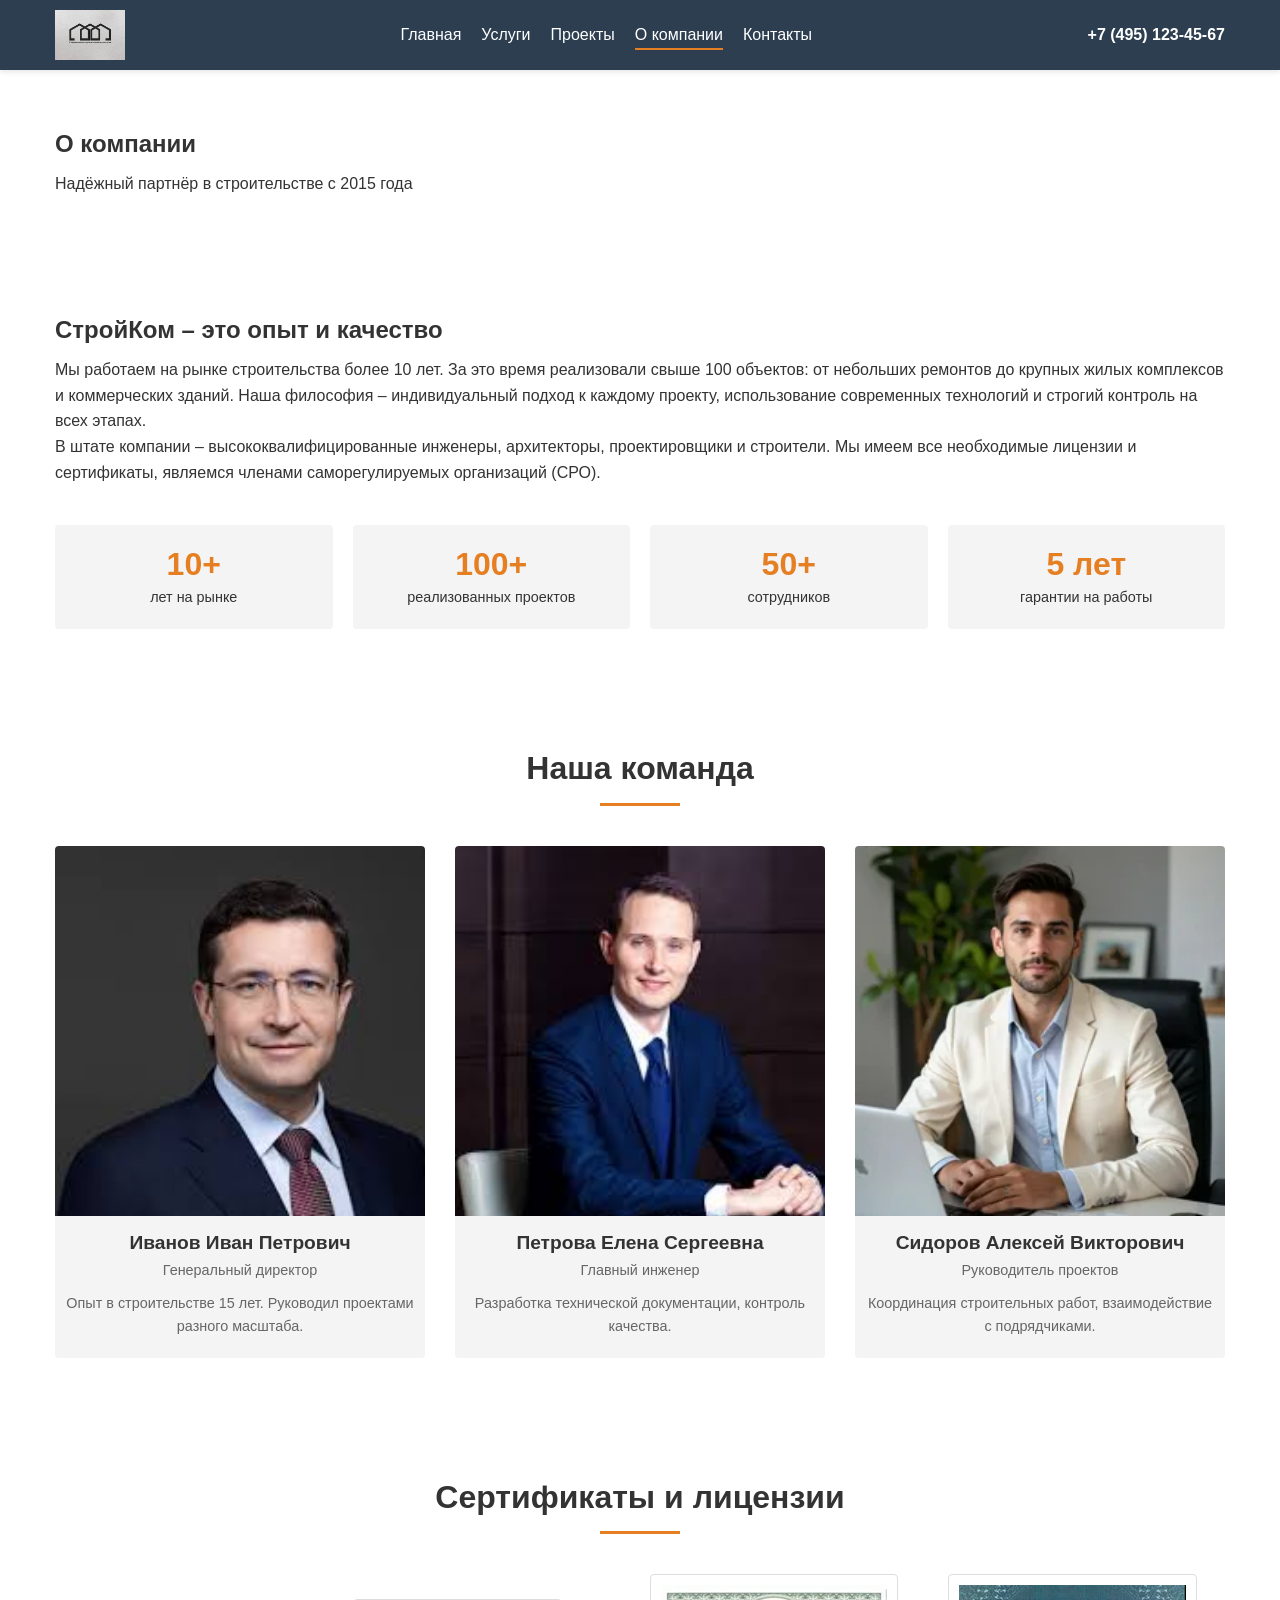
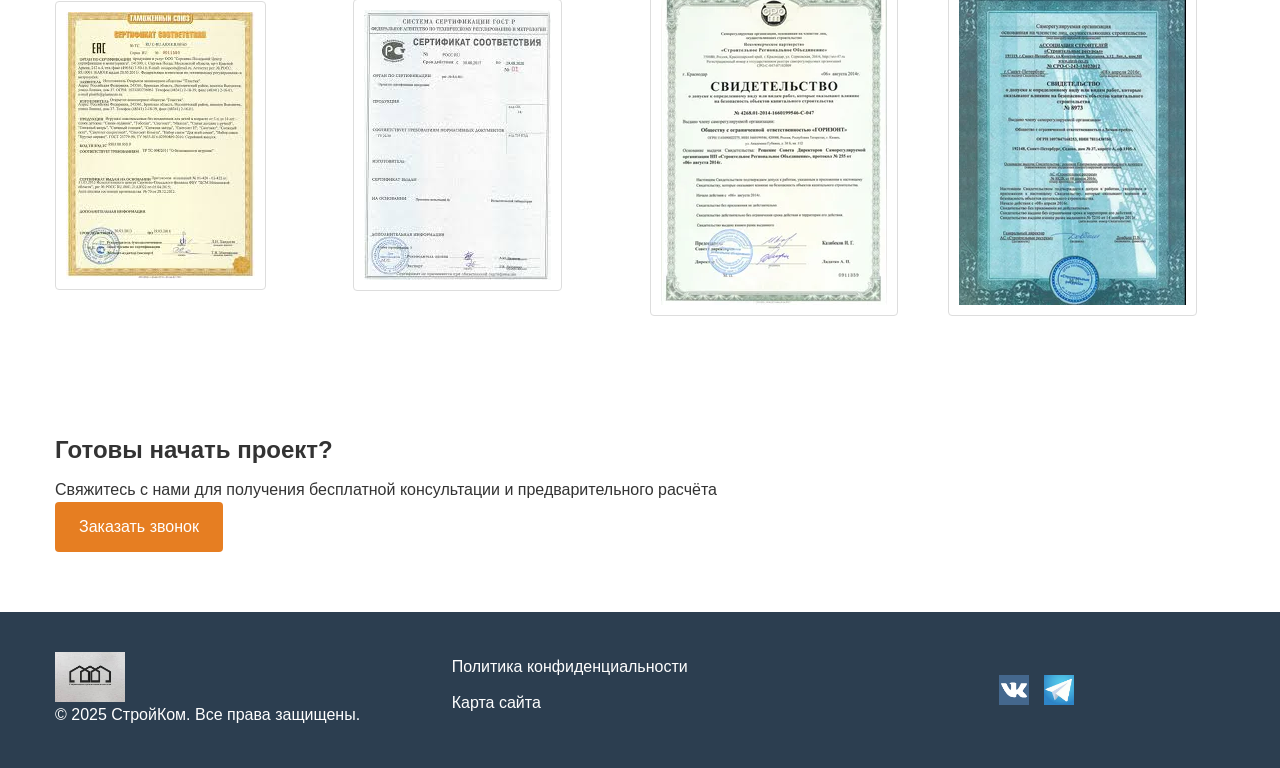
==== about.html @ 4ef89171 "Add files via upload" ====
<!DOCTYPE html>
<html lang="ru">
<head>
    <meta charset="UTF-8">
    <meta name="viewport" content="width=device-width, initial-scale=1.0">
    <title>О компании СтройКом - строительная компания</title>
    <meta name="description" content="Строительная компания СтройКом: опыт работы с 2015 года, команда профессионалов, сертификаты и лицензии. Работаем по всей России.">
    <link rel="stylesheet" href="css/style.css">
    <!-- Open Graph -->
    <meta property="og:type" content="website">
    <meta property="og:url" content="https://stroykom.ru/about.html">
    <meta property="og:title" content="О компании СтройКом">
    <meta property="og:description" content="Узнайте больше о нашей компании: история, команда, достижения.">
    <meta property="og:image" content="https://stroykom.ru/images/og-image.jpg">
    <link rel="icon" type="image/x-icon" href="favicon.ico">
</head>
<body>
    <header class="header">
        <div class="container header__container">
            <a href="index.html" class="logo">
                <img src="images/logo.png" alt="СтройКом" width="150" height="40">
            </a>
            <input type="checkbox" id="burger-toggle" class="burger-toggle">
            <label for="burger-toggle" class="burger-icon">
                <span></span>
                <span></span>
                <span></span>
            </label>
            <nav class="nav">
                <ul class="nav__list">
                    <li class="nav__item"><a href="index.html" class="nav__link">Главная</a></li>
                    <li class="nav__item"><a href="services.html" class="nav__link">Услуги</a></li>
                    <li class="nav__item"><a href="projects.html" class="nav__link">Проекты</a></li>
                    <li class="nav__item"><a href="about.html" class="nav__link nav__link--active">О компании</a></li>
                    <li class="nav__item"><a href="contact.html" class="nav__link">Контакты</a></li>
                </ul>
            </nav>
            <a href="tel:+74951234567" class="header__phone">+7 (495) 123-45-67</a>
        </div>
    </header>

    <main>
        <!-- Заголовок страницы -->
        <section class="page-header section">
            <div class="container">
                <h1>О компании</h1>
                <p>Надёжный партнёр в строительстве с 2015 года</p>
            </div>
        </section>

        <!-- Блок "О нас" с текстом -->
        <section class="about section">
            <div class="container">
                <div class="about__content">
                    <h2>СтройКом – это опыт и качество</h2>
                    <p>Мы работаем на рынке строительства более 10 лет. За это время реализовали свыше 100 объектов: от небольших ремонтов до крупных жилых комплексов и коммерческих зданий. Наша философия – индивидуальный подход к каждому проекту, использование современных технологий и строгий контроль на всех этапах.</p>
                    <p>В штате компании – высококвалифицированные инженеры, архитекторы, проектировщики и строители. Мы имеем все необходимые лицензии и сертификаты, являемся членами саморегулируемых организаций (СРО).</p>
                </div>
                <div class="about__stats">
                    <div class="stat-item">
                        <strong>10+</strong>
                        <span>лет на рынке</span>
                    </div>
                    <div class="stat-item">
                        <strong>100+</strong>
                        <span>реализованных проектов</span>
                    </div>
                    <div class="stat-item">
                        <strong>50+</strong>
                        <span>сотрудников</span>
                    </div>
                    <div class="stat-item">
                        <strong>5 лет</strong>
                        <span>гарантии на работы</span>
                    </div>
                </div>
            </div>
        </section>

        <!-- Команда -->
        <section class="team section">
            <div class="container">
                <h2 class="section-title">Наша команда</h2>
                <div class="team__grid">
                    <article class="team-card">
                        <img src="images/team1.png" alt="Иванов Иван Петрович" loading="lazy">
                        <h3>Иванов Иван Петрович</h3>
                        <p>Генеральный директор</p>
                        <p class="team-card__desc">Опыт в строительстве 15 лет. Руководил проектами разного масштаба.</p>
                    </article>
                    <article class="team-card">
                        <img src="images/team2.png" alt="Петрова Елена Сергеевна" loading="lazy">
                        <h3>Петрова Елена Сергеевна</h3>
                        <p>Главный инженер</p>
                        <p class="team-card__desc">Разработка технической документации, контроль качества.</p>
                    </article>
                    <article class="team-card">
                        <img src="images/team3.png" alt="Сидоров Алексей Викторович" loading="lazy">
                        <h3>Сидоров Алексей Викторович</h3>
                        <p>Руководитель проектов</p>
                        <p class="team-card__desc">Координация строительных работ, взаимодействие с подрядчиками.</p>
                    </article>
                </div>
            </div>
        </section>

        <!-- Сертификаты и лицензии -->
        <section class="certificates section">
            <div class="container">
                <h2 class="section-title">Сертификаты и лицензии</h2>
                <div class="certificates__grid">
                    <img src="images/cert1.png" alt="Сертификат ISO 9001" loading="lazy">
                    <img src="images/cert2.png" alt="Лицензия Министерства строительства" loading="lazy">
                    <img src="images/cert3.png" alt="Свидетельство СРО" loading="lazy">
                    <img src="images/cert4.png" alt="Диплом участника конкурса" loading="lazy">
                </div>
            </div>
        </section>

        <!-- Призыв к действию -->
        <section class="cta section">
            <div class="container">
                <h2>Готовы начать проект?</h2>
                <p>Свяжитесь с нами для получения бесплатной консультации и предварительного расчёта</p>
                <a href="contact.html#estimate-form" class="btn btn--primary">Заказать звонок</a>
            </div>
        </section>
    </main>

    <footer class="footer">
        <div class="container footer__container">
            <div class="footer__info">
                <a href="index.html" class="logo">
                    <img src="images/logo.png" alt="СтройКом" width="120">
                </a>
                <p>&copy; 2025 СтройКом. Все права защищены.</p>
            </div>
            <nav class="footer__nav">
                <ul>
                    <li><a href="privacy.html">Политика конфиденциальности</a></li>
                    <li><a href="sitemap.xml">Карта сайта</a></li>
                </ul>
            </nav>
            <div class="footer__social">
                <a href="#" aria-label="ВКонтакте"><img src="images/vk.png" alt="VK"></a>
                <a href="#" aria-label="Telegram"><img src="images/tg.png" alt="Telegram"></a>
            </div>
        </div>
    </footer>
</body>
</html>
---- css/style.css ----
/* ========== БАЗОВЫЕ СТИЛИ ========== */
:root {
    --color-primary: #2c3e50;
    --color-accent: #e67e22;
    --color-accent-dark: #d35400;
    --color-text: #333;
    --color-bg: #fff;
    --color-light: #f4f4f4;
    --font-main: 'Roboto', sans-serif;
    --container-width: 1200px;
    --border-radius: 4px;
    --transition: 0.3s ease;
}

* {
    margin: 0;
    padding: 0;
    box-sizing: border-box;
}

body {
    font-family: var(--font-main);
    line-height: 1.6;
    color: var(--color-text);
    background: var(--color-bg);
}

.container {
    width: 100%;
    padding: 0 15px;
    margin: 0 auto;
}

/* Адаптивность контейнера */
@media (min-width: 768px) {
    .container {
        max-width: 750px;
    }
}
@media (min-width: 1200px) {
    .container {
        max-width: var(--container-width);
    }
}

/* Типографика */
h1, h2, h3 {
    margin-bottom: 0.5em;
    line-height: 1.2;
}

a {
    text-decoration: none;
    color: var(--color-primary);
}

img {
    max-width: 100%;
    height: auto;
    display: block;
}

/* ========== КНОПКИ ========== */
.btn {
    display: inline-block;
    padding: 12px 24px;
    border-radius: var(--border-radius);
    font-weight: 500;
    text-align: center;
    transition: background var(--transition), color var(--transition);
    border: none;
    cursor: pointer;
}

.btn--primary {
    background: var(--color-accent);
    color: #fff;
}

.btn--primary:hover {
    background: var(--color-accent-dark);
}

.btn--secondary {
    background: transparent;
    color: var(--color-primary);
    border: 2px solid var(--color-primary);
}

.btn--secondary:hover {
    background: var(--color-primary);
    color: #fff;
}

/* ========== ШАПКА ========== */
.header {
    background: var(--color-primary);
    color: #fff;
    position: sticky;
    top: 0;
    z-index: 1000;
    box-shadow: 0 2px 5px rgba(0,0,0,0.1);
}

.header__container {
    display: flex;
    align-items: center;
    justify-content: space-between;
    flex-wrap: wrap;
    min-height: 70px;
}

.logo img {
    max-height: 50px;
    width: auto;
}

/* Бургер-меню */
.burger-toggle {
    display: none;
}

.burger-icon {
    display: none;
    flex-direction: column;
    justify-content: space-between;
    width: 30px;
    height: 21px;
    cursor: pointer;
}

.burger-icon span {
    display: block;
    height: 3px;
    background: #fff;
    border-radius: 3px;
    transition: var(--transition);
}

@media (max-width: 767px) {
    .burger-icon {
        display: flex;
    }

    .nav {
        display: none;
        width: 100%;
        order: 3;
        margin-top: 10px;
    }

    #burger-toggle:checked ~ .nav {
        display: block;
    }

    .nav__list {
        flex-direction: column;
        align-items: center;
    }
}

.nav__list {
    display: flex;
    list-style: none;
    gap: 20px;
    flex-wrap: wrap;
}

.nav__link {
    color: #fff;
    padding: 5px 0;
    border-bottom: 2px solid transparent;
    transition: border-color var(--transition);
}

.nav__link:hover,
.nav__link--active {
    border-bottom-color: var(--color-accent);
}

.header__phone {
    color: #fff;
    font-weight: bold;
    white-space: nowrap;
}

/* ========== HERO ========== */
.hero {
    background: linear-gradient(rgba(0,0,0,0.6), rgba(0,0,0,0.6)), url('../images/hero-bg.webp') center/cover;
    color: #fff;
    padding: 80px 0;
    text-align: center;
}

.hero__title {
    font-size: 2rem;
    margin-bottom: 20px;
}

.hero__subtitle {
    font-size: 1.2rem;
    margin-bottom: 30px;
}

@media (min-width: 768px) {
    .hero__title {
        font-size: 3rem;
    }
}

/* ========== СЕКЦИИ ========== */
.section {
    padding: 60px 0;
}

.section-title {
    text-align: center;
    margin-bottom: 40px;
    font-size: 2rem;
    position: relative;
}

.section-title::after {
    content: '';
    display: block;
    width: 80px;
    height: 3px;
    background: var(--color-accent);
    margin: 15px auto 0;
}

/* ========== УСЛУГИ (КАРТОЧКИ) ========== */
.services__grid {
    display: grid;
    grid-template-columns: 1fr;
    gap: 20px;
}

@media (min-width: 576px) {
    .services__grid {
        grid-template-columns: repeat(2, 1fr);
    }
}

@media (min-width: 992px) {
    .services__grid {
        grid-template-columns: repeat(4, 1fr);
    }
}

.service-card {
    background: var(--color-light);
    padding: 30px 20px;
    border-radius: var(--border-radius);
    text-align: center;
    transition: transform var(--transition);
}

.service-card:hover {
    transform: translateY(-5px);
    box-shadow: 0 5px 15px rgba(0,0,0,0.1);
}

.service-card__icon {
    margin-bottom: 15px;
}

.service-card__title {
    font-size: 1.25rem;
    margin-bottom: 10px;
}

.service-card__desc {
    font-size: 0.9rem;
    margin-bottom: 15px;
}

.service-card__link {
    color: var(--color-accent);
    font-weight: 500;
}

/* ========== ПРОЕКТЫ (КАРТОЧКИ) ========== */
.projects__grid {
    display: grid;
    grid-template-columns: 1fr;
    gap: 20px;
}

@media (min-width: 768px) {
    .projects__grid {
        grid-template-columns: repeat(2, 1fr);
    }
}

@media (min-width: 1200px) {
    .projects__grid {
        grid-template-columns: repeat(3, 1fr);
    }
}

.project-card {
    background: #fff;
    border-radius: var(--border-radius);
    overflow: hidden;
    box-shadow: 0 2px 10px rgba(0,0,0,0.1);
    transition: box-shadow var(--transition);
}

.project-card:hover {
    box-shadow: 0 5px 20px rgba(0,0,0,0.15);
}

.project-card__link {
    display: block;
    color: inherit;
}

.project-card img {
    width: 100%;
    aspect-ratio: 4/3;
    object-fit: cover;
}

.project-card__title {
    padding: 15px 15px 5px;
    font-size: 1.2rem;
}

.project-card__type {
    padding: 0 15px 15px;
    color: #666;
}

/* ========== ПРЕИМУЩЕСТВА ========== */
.advantages__list {
    list-style: none;
    display: grid;
    grid-template-columns: 1fr;
    gap: 20px;
    text-align: center;
}

@media (min-width: 768px) {
    .advantages__list {
        grid-template-columns: repeat(2, 1fr);
    }
}

.advantages__item {
    background: var(--color-light);
    padding: 20px;
    border-radius: var(--border-radius);
}

.advantages__item strong {
    color: var(--color-accent);
    font-size: 1.5rem;
    display: block;
}

/* ========== ОТЗЫВЫ (ГОРИЗОНТАЛЬНАЯ ПРОКРУТКА) ========== */
.testimonials__carousel {
    overflow-x: auto;
    scroll-snap-type: x mandatory;
    -webkit-overflow-scrolling: touch;
    scrollbar-width: thin;
}

.testimonials__track {
    display: flex;
    gap: 20px;
    padding: 10px 0;
}

.testimonial-card {
    flex: 0 0 300px;
    scroll-snap-align: start;
    background: var(--color-light);
    padding: 20px;
    border-radius: var(--border-radius);
    display: flex;
    flex-direction: column;
    align-items: center;
    text-align: center;
}

.testimonial-card__image {
    border-radius: 50%;
    margin-bottom: 15px;
}

.testimonials__nav {
    display: flex;
    justify-content: center;
    gap: 10px;
    margin-top: 20px;
}

.testimonials__dot {
    width: 12px;
    height: 12px;
    background: #ccc;
    border-radius: 50%;
    display: inline-block;
}

.testimonials__dot:hover {
    background: var(--color-accent);
}

/* ========== ФОРМЫ ========== */
.form {
    background: var(--color-light);
    padding: 30px;
    border-radius: var(--border-radius);
}

.form__group {
    margin-bottom: 20px;
}

.form__group label {
    display: block;
    margin-bottom: 5px;
    font-weight: 500;
}

.form__group input,
.form__group textarea {
    width: 100%;
    padding: 10px;
    border: 1px solid #ddd;
    border-radius: var(--border-radius);
    font-family: inherit;
}

.form__group input:focus,
.form__group textarea:focus {
    outline: none;
    border-color: var(--color-accent);
}

.form__group--checkbox {
    display: flex;
    align-items: center;
    gap: 10px;
}

.form__group--checkbox input {
    width: auto;
}

.form__group--checkbox label {
    margin-bottom: 0;
}

/* ========== КОНТАКТЫ НА ГЛАВНОЙ ========== */
.contact-section__grid {
    display: grid;
    grid-template-columns: 1fr;
    gap: 30px;
}

@media (min-width: 768px) {
    .contact-section__grid {
        grid-template-columns: 1fr 1fr;
    }
}

/* ========== ФУТЕР ========== */
.footer {
    background: var(--color-primary);
    color: #fff;
    padding: 40px 0;
}

.footer__container {
    display: grid;
    grid-template-columns: 1fr;
    gap: 20px;
    text-align: center;
}

@media (min-width: 768px) {
    .footer__container {
        grid-template-columns: repeat(3, 1fr);
        align-items: center;
        text-align: left;
    }
}

.footer a {
    color: #fff;
}

.footer__nav ul {
    list-style: none;
}

.footer__nav li {
    margin-bottom: 10px;
}

.footer__social {
    display: flex;
    gap: 15px;
    justify-content: center;
}

.footer__social img {
    width: 30px;
    height: 30px;
}

/* ========== СТРАНИЦА УСЛУГ (ПОЛНОЕ ОПИСАНИЕ) ========== */
.services-full__grid {
    display: grid;
    gap: 40px;
}

.service-full {
    display: grid;
    grid-template-columns: 1fr;
    gap: 30px;
    align-items: center;
    background: var(--color-light);
    padding: 30px;
    border-radius: var(--border-radius);
}

@media (min-width: 768px) {
    .service-full {
        grid-template-columns: 1fr 1fr;
    }
}

.service-full:nth-child(even) .service-full__image {
    order: 2;
}

.service-full__content h2 {
    color: var(--color-primary);
}

.service-full__image img {
    border-radius: var(--border-radius);
}

/* ========== ФИЛЬТРАЦИЯ ПРОЕКТОВ ========== */
.filters {
    display: flex;
    justify-content: center;
    gap: 10px;
    margin: 30px 0;
    flex-wrap: wrap;
}

.filter-link {
    padding: 8px 16px;
    background: var(--color-light);
    border-radius: var(--border-radius);
    color: var(--color-text);
}

.filter-link:hover,
.filter-link:focus {
    background: var(--color-accent);
    color: #fff;
}

/* Якоря для фильтрации (скрыты) */
.filter-target {
    display: none;
}

/* Логика фильтрации: по умолчанию показываем все карточки */
.projects-gallery__grid .project-card {
    display: block;
}

/* Если выбран фильтр, скрываем карточки других категорий */
#residential:target ~ .projects-gallery .project-card:not([data-category="residential"]),
#commercial:target ~ .projects-gallery .project-card:not([data-category="commercial"]),
#reconstruction:target ~ .projects-gallery .project-card:not([data-category="reconstruction"]),
#repair:target ~ .projects-gallery .project-card:not([data-category="repair"]) {
    display: none;
}

/* ========== LIGHTBOX ДЛЯ ГАЛЕРЕИ ========== */
.gallery__thumbs {
    display: flex;
    gap: 10px;
    flex-wrap: wrap;
    margin-bottom: 20px;
}

.gallery__thumb {
    width: 100px;
    height: 70px;
    overflow: hidden;
    border-radius: var(--border-radius);
}

.gallery__thumb img {
    width: 100%;
    height: 100%;
    object-fit: cover;
}

.lightbox {
    display: none;
    position: fixed;
    top: 0;
    left: 0;
    width: 100%;
    height: 100%;
    background: rgba(0,0,0,0.8);
    justify-content: center;
    align-items: center;
    z-index: 2000;
}

.lightbox:target {
    display: flex;
}

.lightbox__content {
    position: relative;
    max-width: 90%;
    max-height: 90%;
}

.lightbox__close {
    position: absolute;
    top: -30px;
    right: 0;
    color: #fff;
    font-size: 2rem;
    text-decoration: none;
}

/* ========== ДОСТУПНОСТЬ ========== */
a:focus-visible,
button:focus-visible,
input:focus-visible,
textarea:focus-visible {
    outline: 3px solid var(--color-accent);
    outline-offset: 2px;
}

/* ========== ВАЛИДАЦИЯ ФОРМ ========== */
input:invalid,
textarea:invalid {
    border-color: #e74c3c;
}

input:valid,
textarea:valid {
    border-color: #2ecc71;
}
/* ========== СТРАНИЦА О КОМПАНИИ ========== */
.about__stats {
    display: grid;
    grid-template-columns: repeat(auto-fit, minmax(150px, 1fr));
    gap: 20px;
    margin-top: 40px;
    text-align: center;
}

.stat-item {
    background: var(--color-light);
    padding: 20px;
    border-radius: var(--border-radius);
}

.stat-item strong {
    display: block;
    font-size: 2rem;
    color: var(--color-accent);
    line-height: 1.2;
}

.stat-item span {
    font-size: 0.9rem;
    color: var(--color-text);
}

.team__grid {
    display: grid;
    grid-template-columns: 1fr;
    gap: 30px;
}

@media (min-width: 768px) {
    .team__grid {
        grid-template-columns: repeat(2, 1fr);
    }
}

@media (min-width: 992px) {
    .team__grid {
        grid-template-columns: repeat(3, 1fr);
    }
}

.team-card {
    background: var(--color-light);
    border-radius: var(--border-radius);
    overflow: hidden;
    text-align: center;
    padding-bottom: 20px;
}

.team-card img {
    width: 100%;
    aspect-ratio: 1/1;
    object-fit: cover;
}

.team-card h3 {
    margin: 15px 0 5px;
    font-size: 1.2rem;
}

.team-card p {
    color: #666;
    font-size: 0.9rem;
    padding: 0 10px;
}

.team-card__desc {
    margin-top: 10px;
    font-size: 0.85rem;
}

.certificates__grid {
    display: grid;
    grid-template-columns: repeat(auto-fit, minmax(150px, 1fr));
    gap: 20px;
    align-items: center;
}

.certificates__grid img {
    border: 1px solid #ddd;
    border-radius: var(--border-radius);
    padding: 10px;
    background: #fff;
}
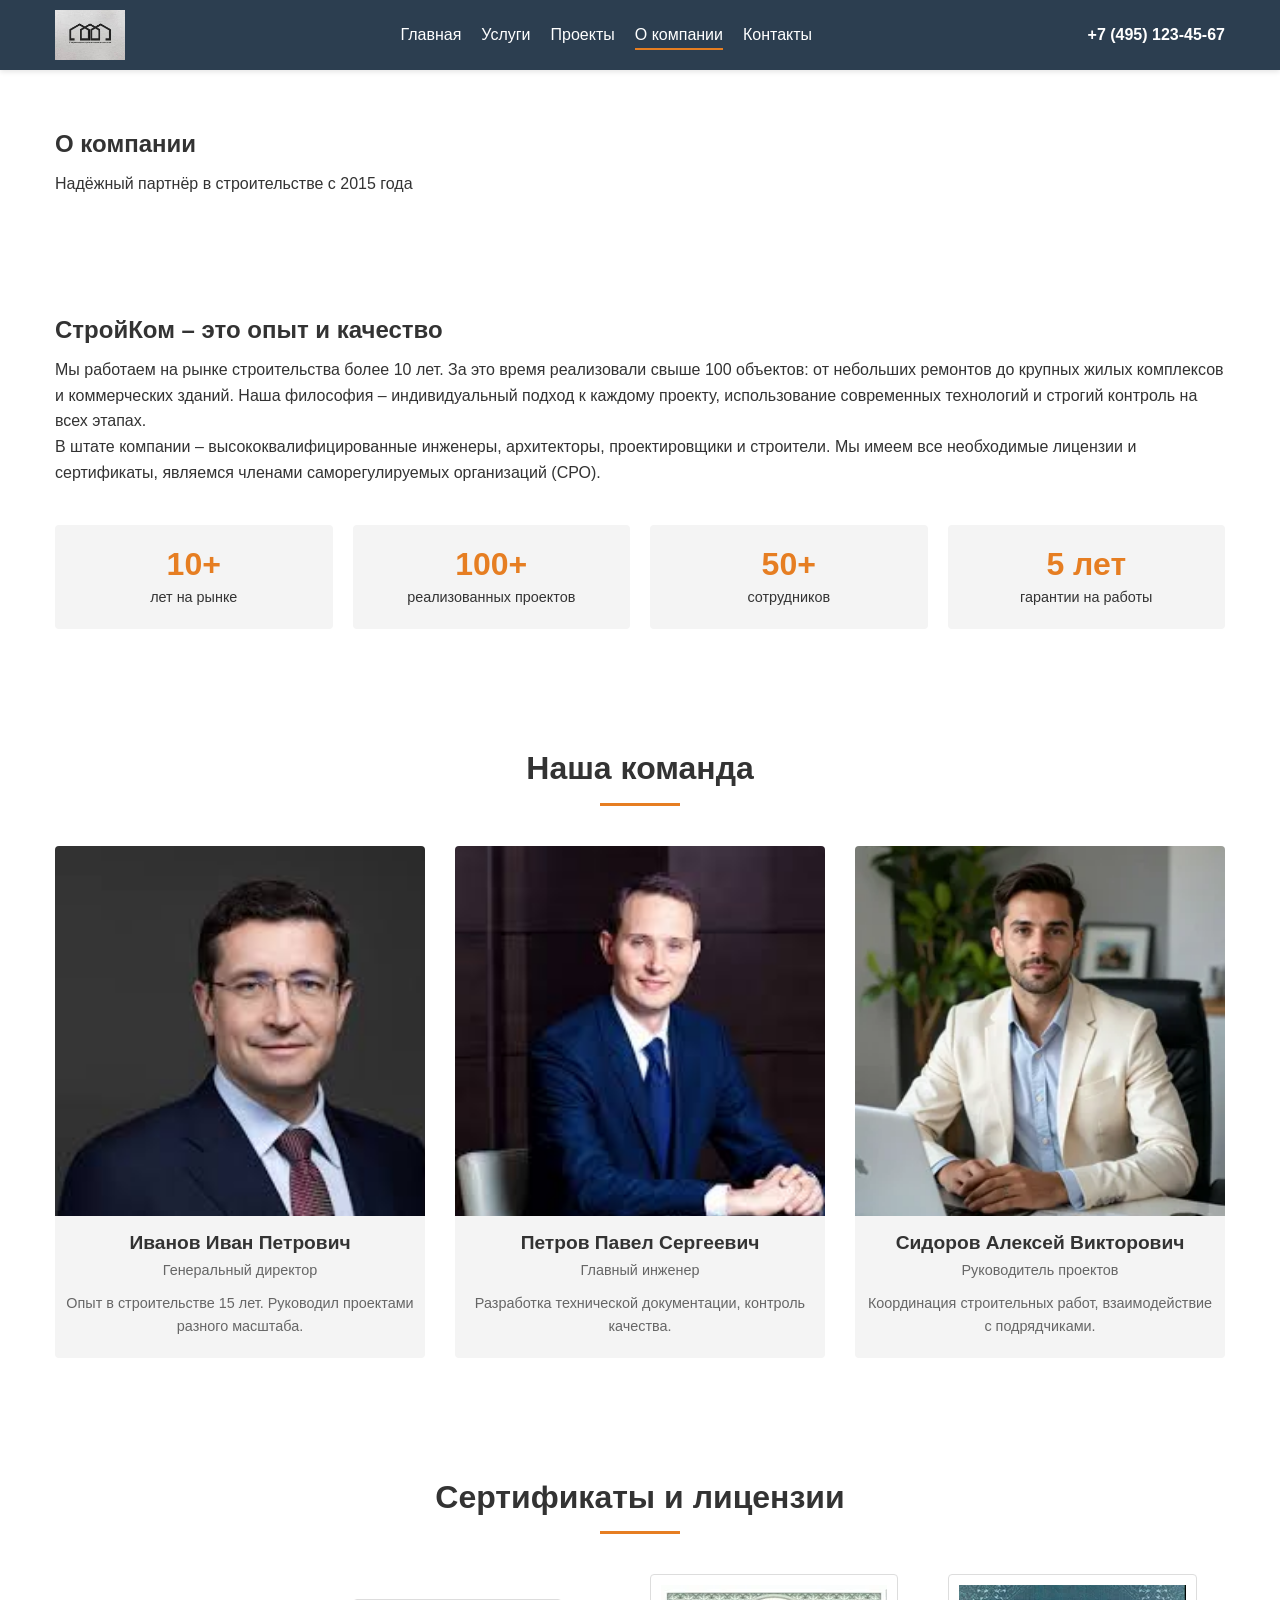
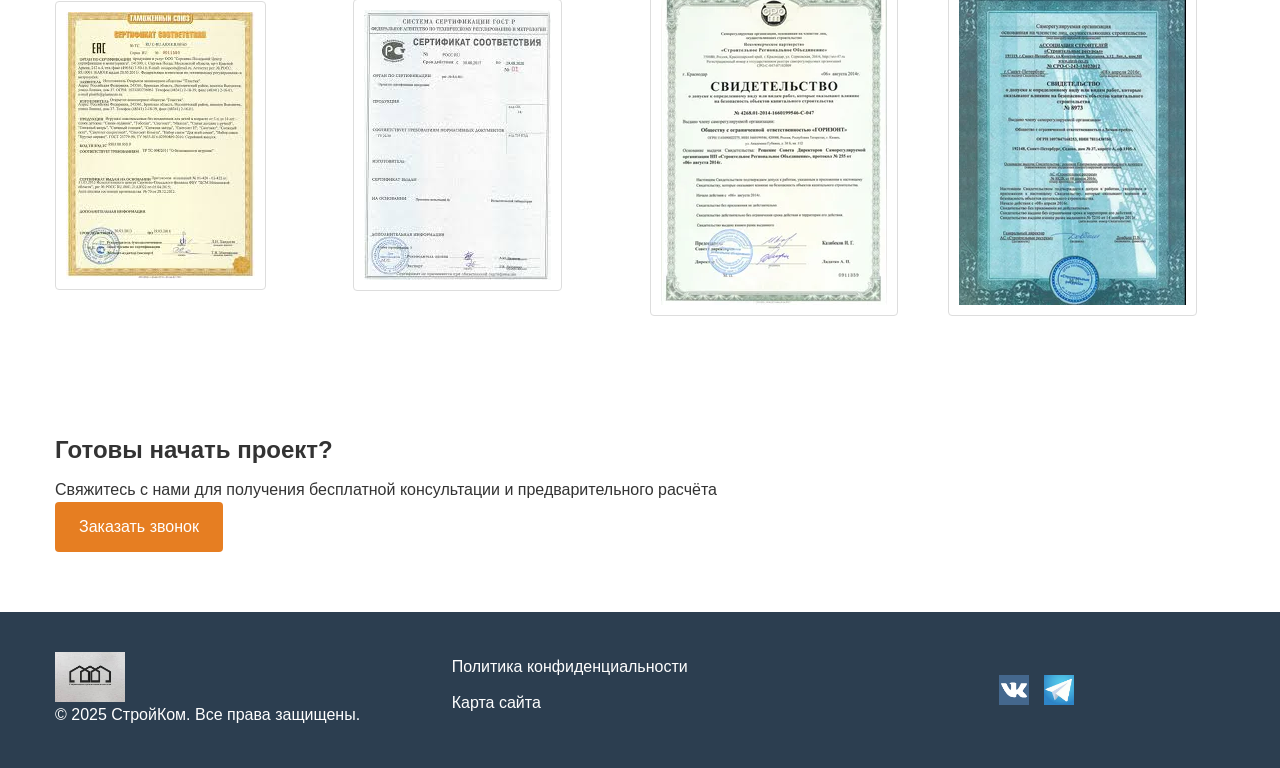
==== commit f9a1b43c: "about.html" ====
--- a/about.html
+++ b/about.html
@@ -90,7 +90,7 @@
                     </article>
                     <article class="team-card">
                         <img src="images/team2.png" alt="Петрова Елена Сергеевна" loading="lazy">
-                        <h3>Петрова Елена Сергеевна</h3>
+                        <h3>Петров Павел Сергеевич</h3>
                         <p>Главный инженер</p>
                         <p class="team-card__desc">Разработка технической документации, контроль качества.</p>
                     </article>
@@ -148,4 +148,4 @@
         </div>
     </footer>
 </body>
-</html>+</html>
